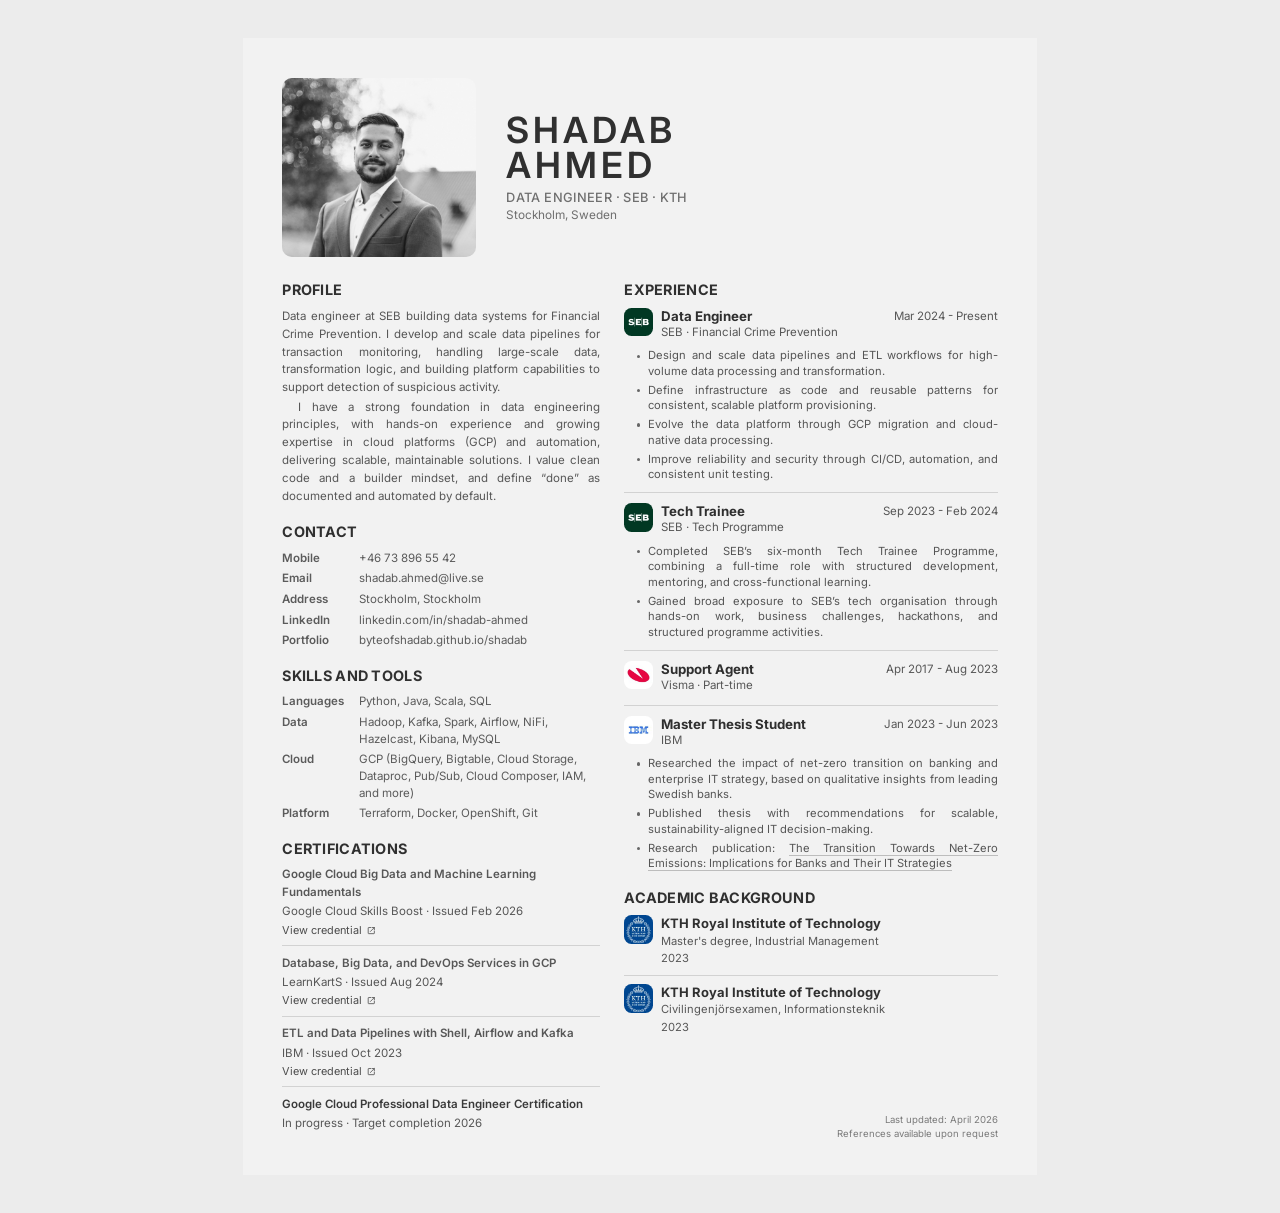
==== cv/formal-cv.html @ 57ad9afd "Resave formal CV and redeploy again" ====
<!DOCTYPE html>
<html lang="en">
<head>
  <meta charset="UTF-8" />
  <meta name="viewport" content="width=device-width, initial-scale=1.0" />
  <meta name="description" content="Formal CV - Shadab Ahmed" />
  <title>Shadab Ahmed &middot; CV</title>
  <link rel="preconnect" href="https://fonts.googleapis.com" />
  <link rel="preconnect" href="https://fonts.gstatic.com" crossorigin />
  <link href="https://fonts.googleapis.com/css2?family=Inter:wght@400;500;600;700&display=swap" rel="stylesheet" />
  <link rel="stylesheet" href="../css/formal-cv.css" />
</head>
<body>
  <main class="cv-sheet">
    <header class="cv-top">
      <figure class="cv-photo">
        <img src="../profile/profile-cropped.jpg" alt="Portrait of Shadab Ahmed" />
      </figure>

      <div class="cv-name-block">
        <h1>
          <span>SHADAB</span>
          <span>AHMED</span>
        </h1>
        <p class="cv-role">DATA ENGINEER &middot; SEB &middot; KTH</p>
        <p class="cv-location">Stockholm, Sweden</p>
      </div>
    </header>

    <section class="cv-columns">
      <div class="cv-col-left">
        <section class="cv-block">
          <h2>Profile</h2>
          <p>
            Data engineer at SEB building data systems for Financial Crime Prevention. 
            I develop and scale data pipelines for transaction monitoring, handling 
            large-scale data, transformation logic, and building platform capabilities 
            to support detection of suspicious activity.
            <span class="cv-indent">I have a strong foundation in data engineering 
              principles, with hands-on experience and growing expertise in cloud 
              platforms (GCP) and automation, delivering scalable, maintainable solutions.
              I value clean code and a builder mindset, and define “done” as documented 
              and automated by default.
            </span>
          </p>
        </section>

        <section class="cv-block">
          <h2>Contact</h2>
          <ul class="detail-list">
            <li><strong>Mobile</strong> <a href="tel:+46738965542" target="_blank" rel="noopener noreferrer">+46 73 896 55 42</a></li>
            <li><strong>Email</strong> <a href="mailto:shadab.ahmed@live.se" target="_blank" rel="noopener noreferrer">shadab.ahmed@live.se</a></li>
            <li><strong>Address</strong> <a href="https://maps.google.com/?q=Stockholm,+Stockholm" target="_blank" rel="noopener noreferrer">Stockholm, Stockholm</a></li>
            <li><strong>LinkedIn</strong> <a href="https://www.linkedin.com/in/shadab-ahmed-929481183/" target="_blank" rel="noopener noreferrer">linkedin.com/in/shadab-ahmed</a></li>
            <li><strong>Portfolio</strong> <a href="https://byteofshadab.github.io/shadab/" target="_blank" rel="noopener noreferrer">byteofshadab.github.io/shadab</a></li>
          </ul>
        </section>

        <section class="cv-block">
          <h2>Skills and Tools</h2>
          <ul class="skill-list">
            <li><strong>Languages</strong> Python, Java, Scala, SQL</li>
            <li><strong>Data</strong> Hadoop, Kafka, Spark, Airflow, NiFi, Hazelcast, Kibana, MySQL</li>
            <li><strong>Cloud</strong> GCP (BigQuery, Bigtable, Cloud Storage, Dataproc, Pub/Sub, Cloud Composer, IAM, and more)</li>
            <li><strong>Platform</strong> Terraform, Docker, OpenShift, Git</li>
          </ul>
        </section>

        <section class="cv-block">
          <h2>Certifications</h2>
          <ul class="cert-list">
            <li class="cert-item">
              <p class="cert-name">Google Cloud Big Data and Machine Learning Fundamentals</p>
              <p class="cert-meta">Google Cloud Skills Boost &middot; Issued Feb 2026 </p>
              <a class="cert-link" href="https://www.coursera.org/account/accomplishments/verify/H1DDDD8MLZFL" target="_blank" rel="noopener noreferrer">
                <span>View credential</span>
                <svg viewBox="0 0 24 24" aria-hidden="true">
                  <path d="M14 5h5v5" fill="none" stroke="currentColor" stroke-width="1.8" stroke-linecap="round" stroke-linejoin="round" />
                  <path d="M10 14 19 5" fill="none" stroke="currentColor" stroke-width="1.8" stroke-linecap="round" />
                  <path d="M19 13v5a1 1 0 0 1-1 1h-12a1 1 0 0 1-1-1V6a1 1 0 0 1 1-1h5" fill="none" stroke="currentColor" stroke-width="1.8" stroke-linecap="round" />
                </svg>
              </a>
            </li>
            <li class="cert-item">
              <p class="cert-name">Database, Big Data, and DevOps Services in GCP</p>
              <p class="cert-meta">LearnKartS &middot; Issued Aug 2024 </p>
              <a class="cert-link" href="https://www.coursera.org/account/accomplishments/verify/EZM6YX4YM3XH" target="_blank" rel="noopener noreferrer">
                <span>View credential</span>
                <svg viewBox="0 0 24 24" aria-hidden="true">
                  <path d="M14 5h5v5" fill="none" stroke="currentColor" stroke-width="1.8" stroke-linecap="round" stroke-linejoin="round" />
                  <path d="M10 14 19 5" fill="none" stroke="currentColor" stroke-width="1.8" stroke-linecap="round" />
                  <path d="M19 13v5a1 1 0 0 1-1 1h-12a1 1 0 0 1-1-1V6a1 1 0 0 1 1-1h5" fill="none" stroke="currentColor" stroke-width="1.8" stroke-linecap="round" />
                </svg>
              </a>
            </li>
            <li class="cert-item">
              <p class="cert-name">ETL and Data Pipelines with Shell, Airflow and Kafka</p>
              <p class="cert-meta">IBM &middot; Issued Oct 2023 </p>
              <a class="cert-link" href="https://www.coursera.org/account/accomplishments/certificate/ZX5PS79YV9FN" target="_blank" rel="noopener noreferrer">
                <span>View credential</span>
                <svg viewBox="0 0 24 24" aria-hidden="true">
                  <path d="M14 5h5v5" fill="none" stroke="currentColor" stroke-width="1.8" stroke-linecap="round" stroke-linejoin="round" />
                  <path d="M10 14 19 5" fill="none" stroke="currentColor" stroke-width="1.8" stroke-linecap="round" />
                  <path d="M19 13v5a1 1 0 0 1-1 1h-12a1 1 0 0 1-1-1V6a1 1 0 0 1 1-1h5" fill="none" stroke="currentColor" stroke-width="1.8" stroke-linecap="round" />
                </svg>
              </a>
            </li>
            <li class="cert-item cert-item-progress">
              <p class="cert-name">Google Cloud Professional Data Engineer Certification</p>
              <p class="cert-meta">In progress &middot; Target completion 2026</p>
            </li>
          </ul>
        </section>
      </div>

      <div class="cv-col-right">
        <section class="cv-block">
          <h2>Experience</h2>

          <article class="exp-entry">
            <header class="exp-head">
              <div class="exp-left">
                <img class="org-logo" src="../logos/seb_logo.jpeg" alt="SEB logo" />
                <div>
                  <h3>Data Engineer</h3>
                  <p class="exp-org">SEB &middot; Financial Crime Prevention</p>
                </div>
              </div>
              <p class="exp-date">Mar 2024 - Present</p>
            </header>
            <ul class="exp-list">
              <li>Design and scale data pipelines and ETL workflows for high-volume data processing and transformation.</li>
              <li>Define infrastructure as code and reusable patterns for consistent, scalable platform provisioning.</li>
              <li>Evolve the data platform through GCP migration and cloud-native data processing.</li>
              <li>Improve reliability and security through CI/CD, automation, and consistent unit testing.</li>
            </ul>
          </article>

          <article class="exp-entry">
            <header class="exp-head">
              <div class="exp-left">
                <img class="org-logo" src="../logos/seb_logo.jpeg" alt="SEB logo" />
                <div>
                  <h3>Tech Trainee</h3>
                  <p class="exp-org">SEB &middot; Tech Programme</p>
                </div>
              </div>
              <p class="exp-date">Sep 2023 - Feb 2024</p>
            </header>
            <ul class="exp-list">
              <li>Completed SEB’s six-month Tech Trainee Programme, combining a full-time role with structured development, mentoring, and cross-functional learning.</li>
              <li>Gained broad exposure to SEB’s tech organisation through hands-on work, business challenges, hackathons, and structured programme activities.</li>
            </ul>
          </article>

          <article class="exp-entry">
            <header class="exp-head">
              <div class="exp-left">
                <img class="org-logo" src="../logos/visma_logo.jpeg" alt="Visma logo" />
                <div>
                  <h3>Support Agent</h3>
                  <p class="exp-org">Visma &middot; Part-time</p>
                </div>
              </div>
              <p class="exp-date">Apr 2017 - Aug 2023</p>
            </header>
          </article>

          <article class="exp-entry">
            <header class="exp-head">
              <div class="exp-left">
                <img class="org-logo" src="../logos/ibm_logo.jpeg" alt="IBM logo" />
                <div>
                  <h3>Master Thesis Student</h3>
                  <p class="exp-org">IBM</p>
                </div>
              </div>
              <p class="exp-date">Jan 2023 - Jun 2023</p>
            </header>
            <ul class="exp-list">
              <li>Researched the impact of net-zero transition on banking and enterprise IT strategy, based on qualitative insights from leading Swedish banks.</li>
              <li>Published thesis with recommendations for scalable, sustainability-aligned IT decision-making.</li>
              <li>
                Research publication:
                <a href="https://kth.diva-portal.org/smash/record.jsf?pid=diva2%3A1768208&dswid=-8555" target="_blank" rel="noopener noreferrer">
                  The Transition Towards Net-Zero Emissions: Implications for Banks and Their IT Strategies
                </a>
              </li>
            </ul>
          </article>
        </section>

        <section class="cv-block">
          <h2>Academic Background</h2>

          <article class="edu-entry">
            <div class="edu-head">
              <img class="org-logo" src="../logos/kth_logo.jpeg" alt="KTH logo" />
              <div>
                <h3>KTH Royal Institute of Technology</h3>
                <p>Master's degree, Industrial Management</p>
                <p class="edu-date">2023</p>
              </div>
            </div>
          </article>

          <article class="edu-entry">
            <div class="edu-head">
              <img class="org-logo" src="../logos/kth_logo.jpeg" alt="KTH logo" />
              <div>
                <h3>KTH Royal Institute of Technology</h3>
                <p>Civilingenjörsexamen, Informationsteknik</p>
                <p class="edu-date">2023</p>
              </div>
            </div>
          </article>
        </section>

        <footer class="cv-footer-note" aria-label="CV metadata">
          <p>Last updated: April 2026</p>
          <p>References available upon request</p>
        </footer>

      </div>
    </section>
  </main>
</body>
</html>
---- css/formal-cv.css ----
:root {
  --bg: #ececec;
  --sheet: #f2f2f2;
  --text: #303030;
  --muted: #6f6f6f;
  --line: #d2d2d2;
  --font-main: "Inter", "Segoe UI", sans-serif;
}

* {
  box-sizing: border-box;
}

html,
body {
  margin: 0;
  padding: 0;
  background: var(--bg);
  color: var(--text);
  font-family: var(--font-main);
}

body {
  padding: 2.35rem 3.3rem;
}

a {
  color: inherit;
  text-decoration: none;
  border-bottom: 1px solid #bdbdbd;
}

.cv-sheet {
  width: min(8.27in, 100%);
  min-height: 11.69in;
  margin: 0 auto;
  padding: 2.55rem 2.45rem 2.1rem;
  background: var(--sheet);
}

.cv-top {
  display: grid;
  grid-template-columns: 12.6rem 1fr;
  gap: 1.4rem;
  align-items: center;
}

.cv-photo {
  margin: 0;
  width: 96%;
  aspect-ratio: 200 / 185;
  overflow: hidden;
  border-radius: 10px;
}

.cv-photo img {
  width: 100%;
  height: 100%;
  display: block;
  object-fit: cover;
  object-position: 40% 24%;
  filter: none;
}

.cv-name-block h1 {
  margin: 0;
  display: grid;
  gap: 0.06em;
  font-size: 2.25rem;
  font-weight: 600;
  letter-spacing: 0.11em;
  line-height: 0.92;
}

.cv-role {
  margin: 0.45rem 0 0;
  font-size: 0.8rem;
  font-weight: 500;
  letter-spacing: 0.03em;
  color: var(--muted);
  text-transform: uppercase;
}

.cv-location {
  margin: 0.2rem 0 0;
  font-size: 0.74rem;
  color: var(--muted);
}

.cv-columns {
  margin-top: 1.5rem;
  display: grid;
  grid-template-columns: minmax(0, 46fr) minmax(0, 54fr);
  gap: 1.5rem;
}

.cv-col-left {
  padding-left: 0rem;
}

.cv-col-right {
  padding-right: 0rem;
  display: flex;
  flex-direction: column;
}

.cv-block {
  margin-top: 0;
}

.cv-block + .cv-block {
  margin-top: 1.1rem;
}

.cv-block h2 {
  margin: 0 0 0.59rem;
  font-size: 0.9rem;
  font-weight: 700;
  letter-spacing: 0.02em;
  text-transform: uppercase;
}

.cv-block p {
  margin: 0;
  font-size: 0.72rem;
  line-height: 1.55;
  color: #575757;
}

.cv-indent {
  display: block;
  margin-top: 0.1rem;
  text-indent: 1rem;
}

.detail-list,
.skill-list {
  margin: 0;
  padding: 0;
  list-style: none;
  display: grid;
  gap: 0.25rem;
}

.detail-list li,
.skill-list li {
  display: grid;
  grid-template-columns: 4.25rem 1fr;
  align-items: start;
  column-gap: 0.52rem;
  font-size: 0.72rem;
  line-height: 1.45;
  color: #5b5b5b;
}

.detail-list a {
  border-bottom: 0;
}

.cert-list {
  margin: 0;
  padding: 0;
  list-style: none;
  display: grid;
  gap: 0;
}

.detail-list strong,
.skill-list strong {
  font-weight: 600;
  margin-right: 0;
  white-space: nowrap;
}

.cert-item {
  padding: 0.52rem 0;
  border-bottom: 1px solid var(--line);
}

.cert-item:first-child {
  padding-top: 0;
}

.cert-item:last-child {
  border-bottom: 0;
}

.cert-name {
  margin: 0;
  font-size: 0.74rem;
  line-height: 1.3;
  font-weight: 600;
  color: #313131;
}

.cert-meta {
  margin: 0;
  font-size: 0.69rem;
  line-height: 1.3;
  color: #636363;
}

.cert-link {
  display: flex;
  width: max-content;
  align-items: center;
  gap: 0.26rem;
  margin: 0;
  padding: 0;
  font-size: 0.68rem;
  line-height: 1.3;
  color: #4b4b4b;
  border-bottom: 0;
  text-decoration: none;
}

.cert-name + .cert-meta,
.cert-meta + .cert-link {
  margin-top: 0.1rem;
}

.cert-link svg {
  width: 0.66rem;
  height: 0.66rem;
  flex: 0 0 auto;
  transform: translateY(0.02rem);
}

.cert-item-progress .cert-name {
  color: #3a3a3a;
}

.exp-entry {
  --exp-logo-size: 1.77rem;
  --exp-logo-gap: 0.5rem;
  --exp-bullet-size: 0.2rem;
  --exp-bullet-x: calc((var(--exp-logo-size) / 2) - (var(--exp-bullet-size) / 2));
  --exp-bullet-text-gap: 0.52rem;
  padding-top: 0.62rem;
  margin-top: 0.62rem;
  border-top: 1px solid var(--line);
}

.exp-entry:first-of-type {
  border-top: 0;
  margin-top: 0;
  padding-top: 0;
}

.exp-head {
  display: grid;
  grid-template-columns: minmax(0, 1fr) auto;
  align-items: flex-start;
  column-gap: 0.5rem;
}

.exp-left {
  display: flex;
  align-items: flex-start;
  gap: 0.5rem;
  flex: 1 1 auto;
  min-width: 0;
}

.exp-left > div {
  min-width: 0;
}

.exp-head h3 {
  margin: 0;
  font-size: 0.83rem;
  font-weight: 700;
  color: #2f2f2f;
}

.exp-date {
  margin: 0;
  font-size: 0.67rem;
  color: var(--muted);
  white-space: nowrap;
  text-align: right;
  margin-top: 0.11rem;
  padding-right: 0;
  line-height: 1.2;
}

.exp-org {
  margin-top: 0.11rem;
  font-size: 0.7rem;
  color: #5f5f5f;
}

.exp-list {
  margin: 0.42rem 0 0;
  padding-left: 0;
  list-style: none;
  display: grid;
  gap: 0.22rem;
}

.org-logo {
  width: 1.77rem;
  height: 1.77rem;
  border-radius: 0.47rem;
  object-fit: cover;
  flex: 0 0 auto;
}

.exp-list li {
  position: relative;
  padding-left: calc(var(--exp-bullet-x) + var(--exp-bullet-size) + var(--exp-bullet-text-gap));
  font-size: 0.7rem;
  line-height: 1.38;
  color: #555555;
}

.exp-list li::before {
  content: "";
  position: absolute;
  left: var(--exp-bullet-x);
  top: calc(0.7em - (var(--exp-bullet-size) / 2));
  width: var(--exp-bullet-size);
  height: var(--exp-bullet-size);
  border-radius: 999px;
  background: #666666;
}

.cv-block > p,
.exp-list li,
.cert-meta,
.edu-entry p:not(.edu-date) {
  text-align: justify;
  text-justify: inter-word;
}

.edu-entry {
  padding-top: 0.55rem;
  margin-top: 0.55rem;
  border-top: 1px solid var(--line);
}

.edu-entry:first-of-type {
  border-top: 0;
  margin-top: 0;
  padding-top: 0;
}

.edu-entry h3 {
  margin: 0;
  font-size: 0.81rem;
  font-weight: 700;
}

.edu-head {
  display: flex;
  align-items: flex-start;
  gap: 0.5rem;
}

.edu-entry p {
  margin-top: 0.13rem;
  font-size: 0.7rem;
  line-height: 1.35;
}

.edu-date {
  color: var(--muted);
}

.cv-footer-note {
  margin-top: auto;
  padding-top: 0.75rem;
  text-align: right;
}

.cv-footer-note p {
  margin: 0;
  font-size: 0.6rem;
  line-height: 1.35;
  color: #7a7a7a;
}

.cv-footer-note p + p {
  margin-top: 0.12rem;
}

@media screen and (max-width: 900px) {
  body {
    padding: 0.5rem;
  }

  .cv-sheet {
    width: 100%;
    min-height: auto;
    padding: 1rem;
    margin: 0 auto;
  }

  .cv-top {
    grid-template-columns: 1fr;
    gap: 0.8rem;
  }

  .cv-photo {
    max-width: 360px;
    margin: 0 auto;
  }

  .cv-name-block h1 {
    font-size: 2rem;
  }

  .cv-columns {
    grid-template-columns: 1fr;
    gap: 1rem;
    margin-top: 1rem;
  }

  .cv-col-right {
    padding-right: 0;
  }

  .cv-col-left {
    padding-left: 0;
  }

  .exp-date {
    text-align: left;
  }

  .cv-footer-note {
    margin-top: 1rem;
    text-align: left;
  }
}

@media print {
  @page {
    size: A4;
    margin: 0;
  }

  html,
  body {
    background: #ffffff;
    padding: 0;
  }

  .cv-sheet {
    width: 8.27in;
    min-height: 11.69in;
    margin: 0;
    padding: 2.35rem 2.25rem 1.95rem;
    background: #ffffff;
    position: relative;
    box-shadow: none;
    break-after: auto;
    page-break-after: auto;
  }

  .cv-col-right {
    padding-right: 0;
    display: block;
  }

  .cv-col-left {
    padding-left: 0;
  }

  .cv-block,
  .exp-entry,
  .edu-entry {
    break-inside: avoid;
    page-break-inside: avoid;
  }

  .cv-footer-note {
    position: absolute;
    right: 2.25rem;
    bottom: 1.95rem;
    margin-top: 0;
    text-align: right;
  }
}
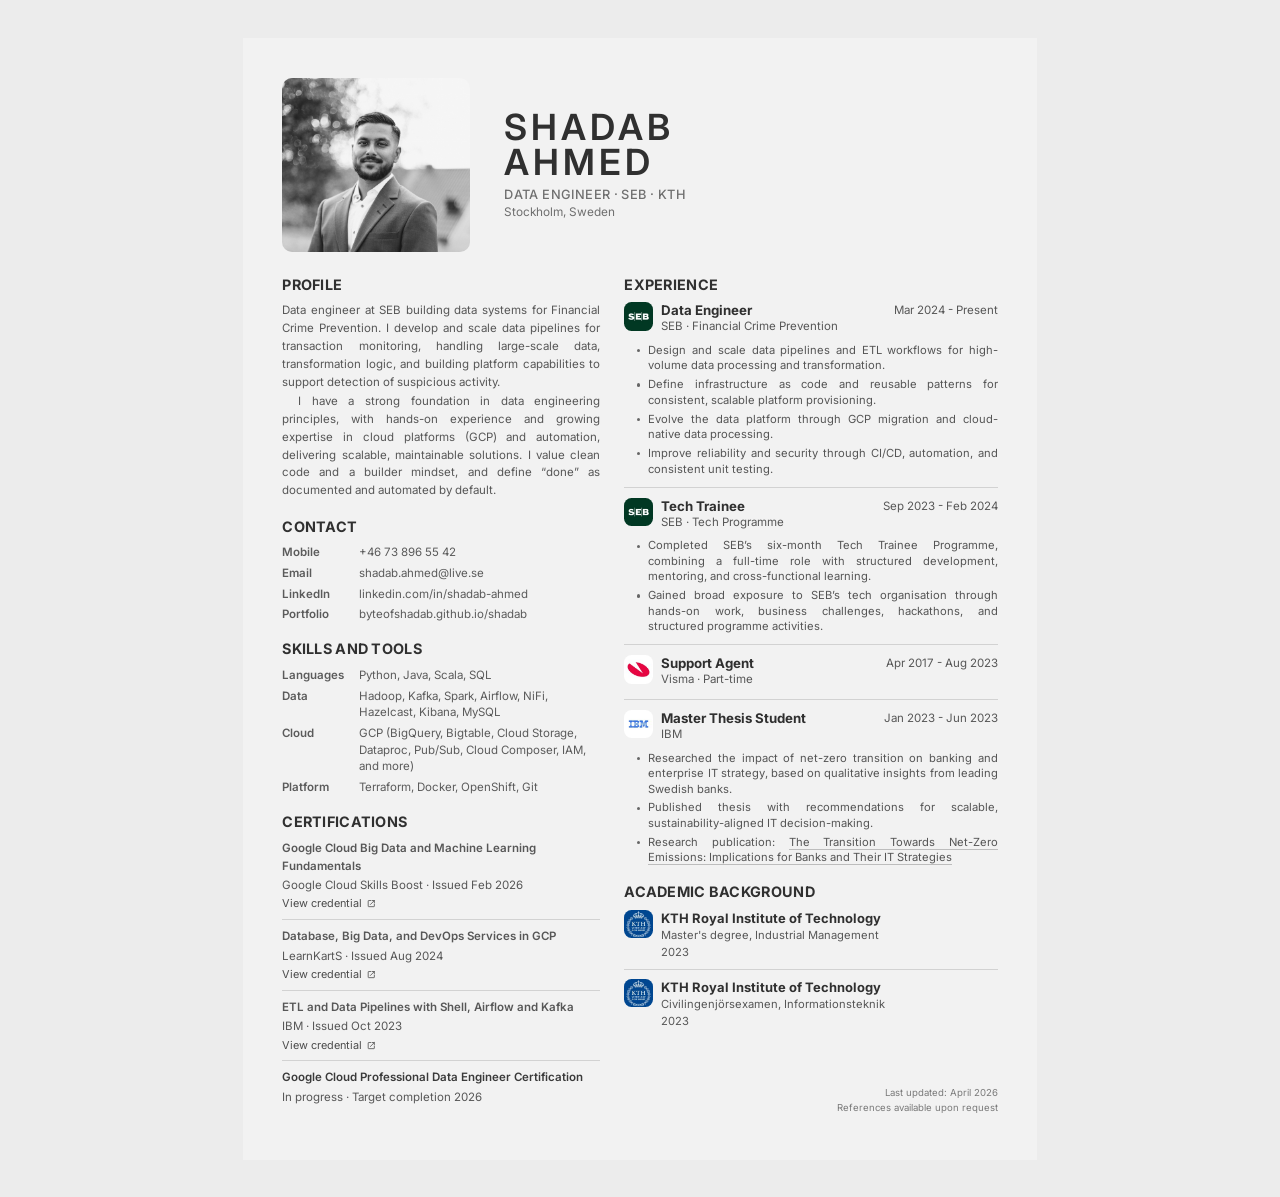
==== commit 2eec7399: "Resave formal CV and redeploy synced version" ====
--- a/cv/formal-cv.html
+++ b/cv/formal-cv.html
@@ -50,7 +50,6 @@
           <ul class="detail-list">
             <li><strong>Mobile</strong> <a href="tel:+46738965542" target="_blank" rel="noopener noreferrer">+46 73 896 55 42</a></li>
             <li><strong>Email</strong> <a href="mailto:shadab.ahmed@live.se" target="_blank" rel="noopener noreferrer">shadab.ahmed@live.se</a></li>
-            <li><strong>Address</strong> <a href="https://maps.google.com/?q=Stockholm,+Stockholm" target="_blank" rel="noopener noreferrer">Stockholm, Stockholm</a></li>
             <li><strong>LinkedIn</strong> <a href="https://www.linkedin.com/in/shadab-ahmed-929481183/" target="_blank" rel="noopener noreferrer">linkedin.com/in/shadab-ahmed</a></li>
             <li><strong>Portfolio</strong> <a href="https://byteofshadab.github.io/shadab/" target="_blank" rel="noopener noreferrer">byteofshadab.github.io/shadab</a></li>
           </ul>
--- a/css/formal-cv.css
+++ b/css/formal-cv.css
@@ -41,13 +41,14 @@
 .cv-top {
   display: grid;
   grid-template-columns: 12.6rem 1fr;
-  gap: 1.4rem;
+  gap: 1.28rem;
   align-items: center;
 }
 
 .cv-photo {
   margin: 0;
-  width: 96%;
+  width: 93%;
+  justify-self: start;
   aspect-ratio: 200 / 185;
   overflow: hidden;
   border-radius: 10px;
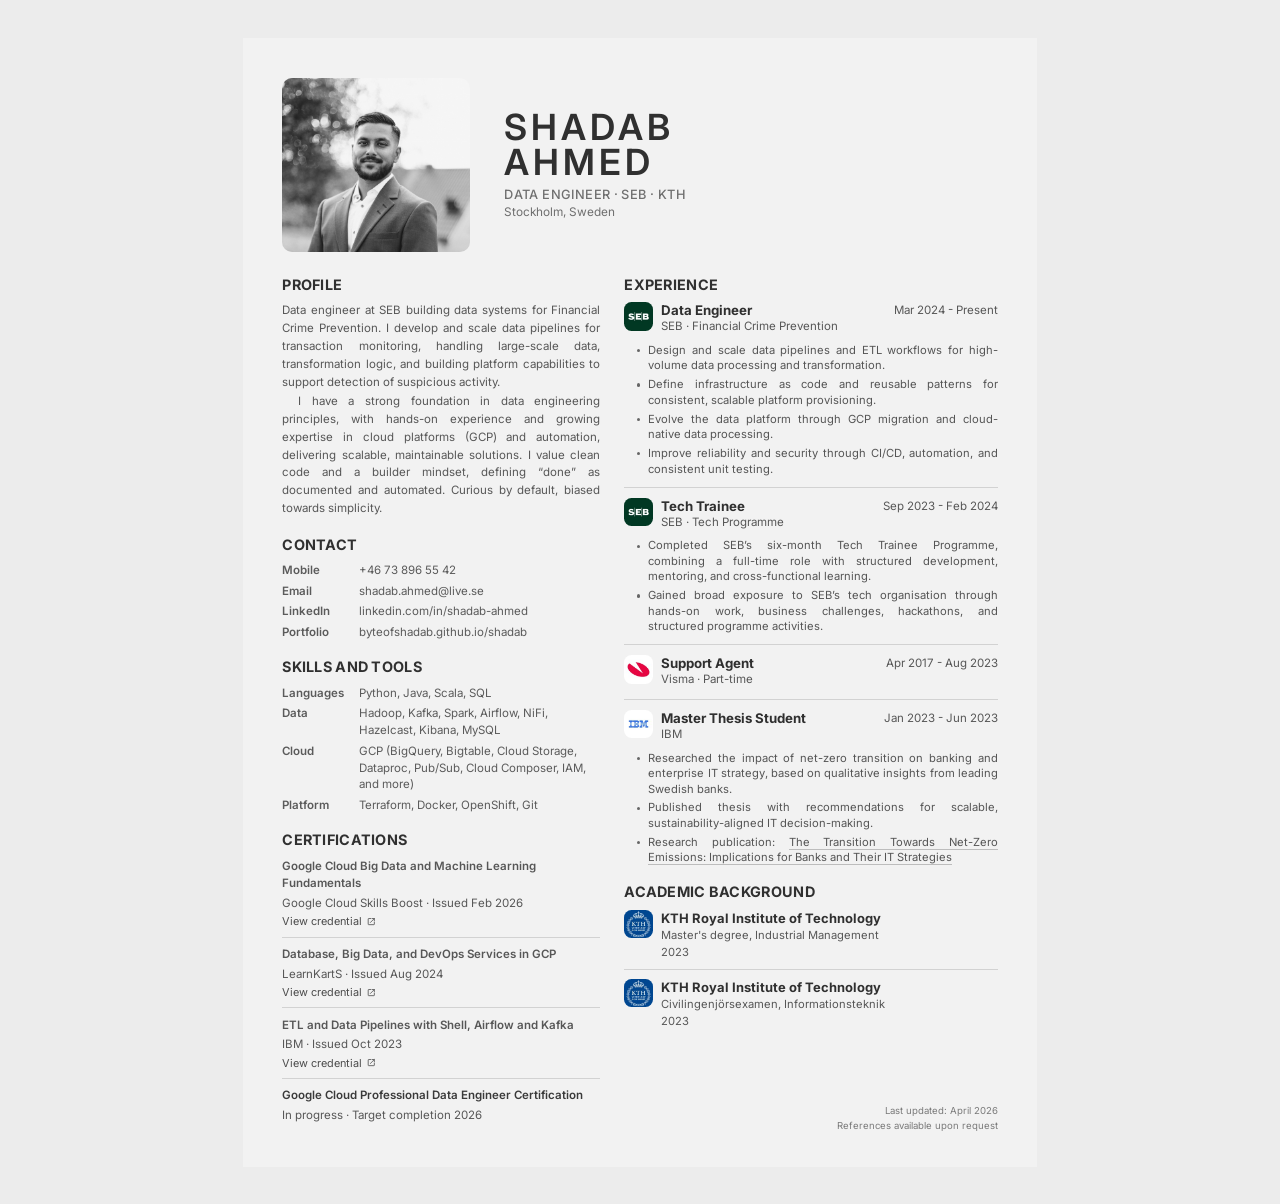
==== commit 0909b73c: "Refresh CV PDF and redeploy site updates" ====
--- a/cv/formal-cv.html
+++ b/cv/formal-cv.html
@@ -39,8 +39,8 @@
             <span class="cv-indent">I have a strong foundation in data engineering 
               principles, with hands-on experience and growing expertise in cloud 
               platforms (GCP) and automation, delivering scalable, maintainable solutions.
-              I value clean code and a builder mindset, and define “done” as documented 
-              and automated by default.
+              I value clean code and a builder mindset, defining “done” as documented and 
+              automated. Curious by default, biased towards simplicity.
             </span>
           </p>
         </section>
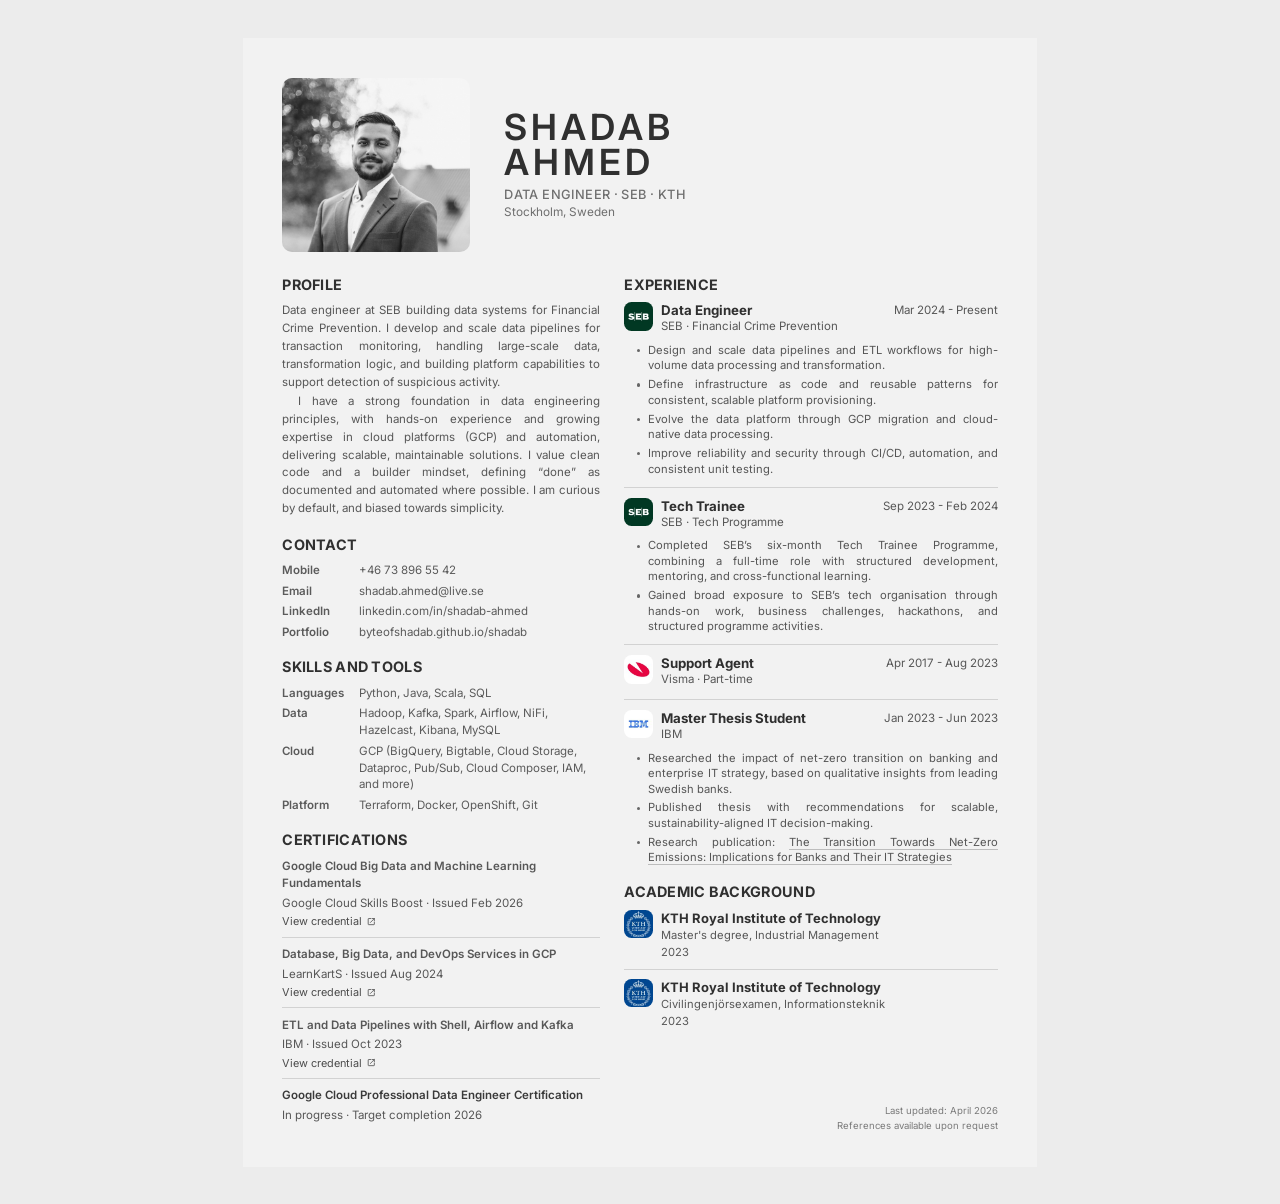
==== commit 9873d05b: "Refresh CV PDF and redeploy theme fade updates" ====
--- a/cv/formal-cv.html
+++ b/cv/formal-cv.html
@@ -40,7 +40,8 @@
               principles, with hands-on experience and growing expertise in cloud 
               platforms (GCP) and automation, delivering scalable, maintainable solutions.
               I value clean code and a builder mindset, defining “done” as documented and 
-              automated. Curious by default, biased towards simplicity.
+              automated where possible. I am curious by default, and biased towards 
+              simplicity.
             </span>
           </p>
         </section>
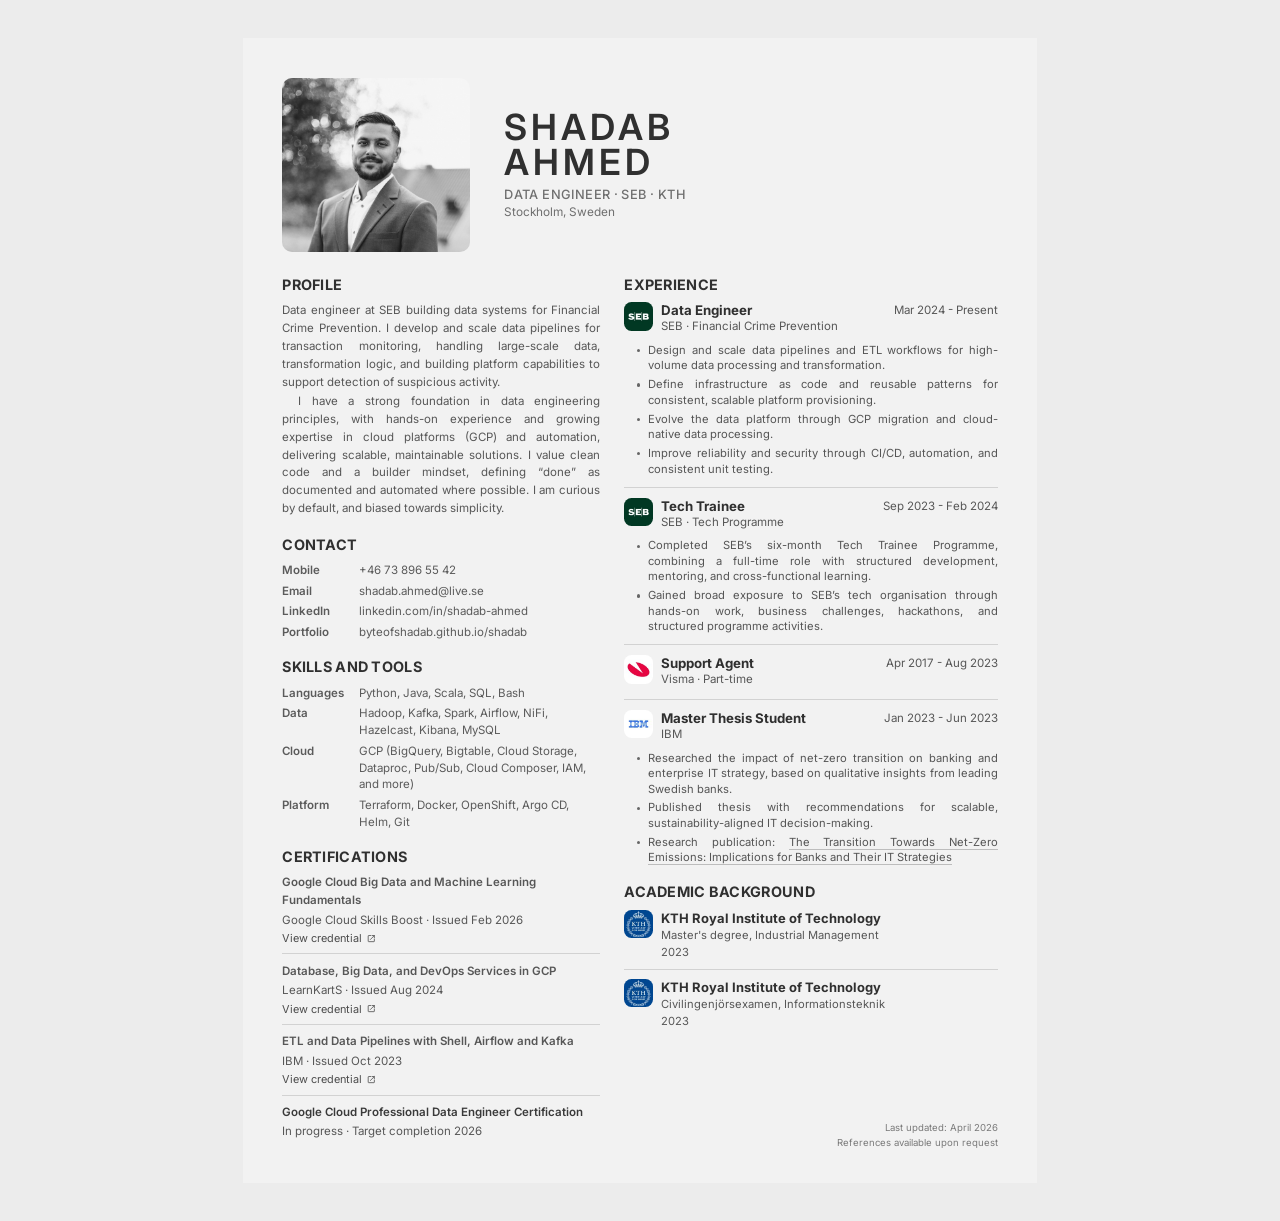
==== commit e4fa6212: "Update skills/icons and refresh CV PDF" ====
--- a/cv/formal-cv.html
+++ b/cv/formal-cv.html
@@ -59,10 +59,10 @@
         <section class="cv-block">
           <h2>Skills and Tools</h2>
           <ul class="skill-list">
-            <li><strong>Languages</strong> Python, Java, Scala, SQL</li>
+            <li><strong>Languages</strong> Python, Java, Scala, SQL, Bash</li>
             <li><strong>Data</strong> Hadoop, Kafka, Spark, Airflow, NiFi, Hazelcast, Kibana, MySQL</li>
             <li><strong>Cloud</strong> GCP (BigQuery, Bigtable, Cloud Storage, Dataproc, Pub/Sub, Cloud Composer, IAM, and more)</li>
-            <li><strong>Platform</strong> Terraform, Docker, OpenShift, Git</li>
+            <li><strong>Platform</strong> Terraform, Docker, OpenShift, Argo CD, Helm, Git</li>
           </ul>
         </section>
 
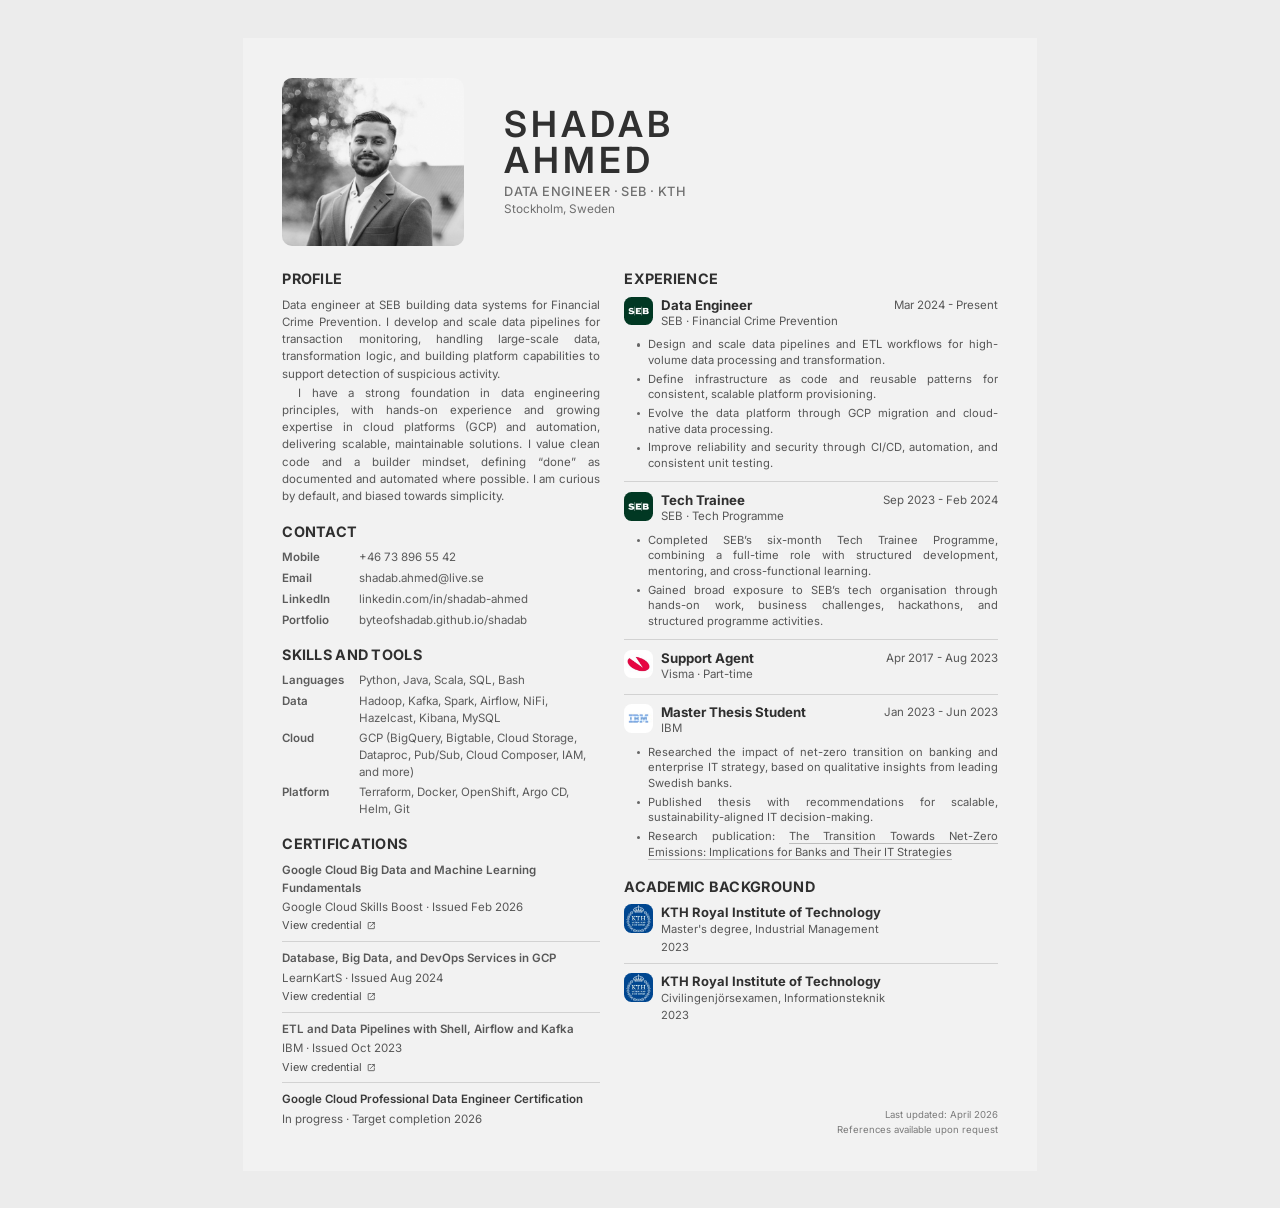
==== commit d609cf49: "Adjust profile spacing and refresh CV PDF" ====
--- a/cv/formal-cv.html
+++ b/cv/formal-cv.html
@@ -29,7 +29,7 @@
 
     <section class="cv-columns">
       <div class="cv-col-left">
-        <section class="cv-block">
+        <section class="cv-block cv-profile-block">
           <h2>Profile</h2>
           <p>
             Data engineer at SEB building data systems for Financial Crime Prevention. 
--- a/css/formal-cv.css
+++ b/css/formal-cv.css
@@ -47,7 +47,7 @@
 
 .cv-photo {
   margin: 0;
-  width: 93%;
+  width: 90%;
   justify-self: start;
   aspect-ratio: 200 / 185;
   overflow: hidden;
@@ -126,6 +126,10 @@
   font-size: 0.72rem;
   line-height: 1.55;
   color: #575757;
+}
+
+.cv-profile-block p {
+  line-height: 1.5;
 }
 
 .cv-indent {
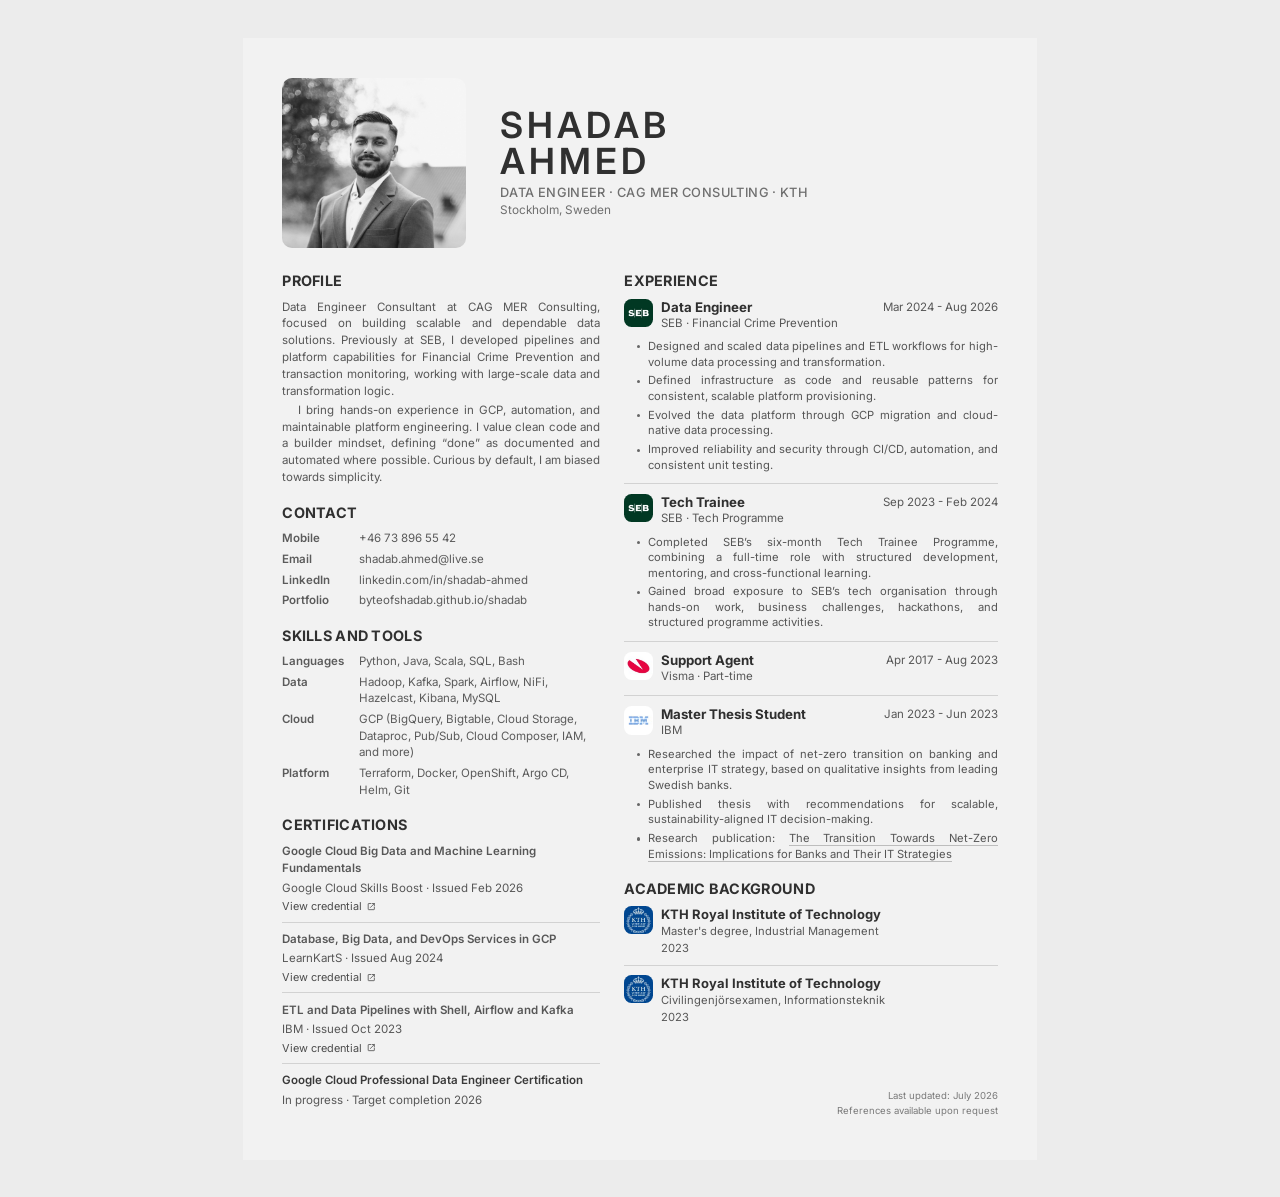
==== commit c9010547: "Update formal CV for CAG role" ====
--- a/cv/formal-cv.html
+++ b/cv/formal-cv.html
@@ -22,7 +22,7 @@
           <span>SHADAB</span>
           <span>AHMED</span>
         </h1>
-        <p class="cv-role">DATA ENGINEER &middot; SEB &middot; KTH</p>
+        <p class="cv-role">DATA ENGINEER &middot; CAG MER CONSULTING &middot; KTH</p>
         <p class="cv-location">Stockholm, Sweden</p>
       </div>
     </header>
@@ -32,16 +32,14 @@
         <section class="cv-block cv-profile-block">
           <h2>Profile</h2>
           <p>
-            Data engineer at SEB building data systems for Financial Crime Prevention. 
-            I develop and scale data pipelines for transaction monitoring, handling 
-            large-scale data, transformation logic, and building platform capabilities 
-            to support detection of suspicious activity.
-            <span class="cv-indent">I have a strong foundation in data engineering 
-              principles, with hands-on experience and growing expertise in cloud 
-              platforms (GCP) and automation, delivering scalable, maintainable solutions.
-              I value clean code and a builder mindset, defining “done” as documented and 
-              automated where possible. I am curious by default, and biased towards 
-              simplicity.
+            Data Engineer Consultant at CAG MER Consulting, focused on building scalable and
+            dependable data solutions. Previously at SEB, I developed pipelines and platform
+            capabilities for Financial Crime Prevention and transaction monitoring, working
+            with large-scale data and transformation logic.
+            <span class="cv-indent">I bring hands-on experience in GCP, automation, and
+              maintainable platform engineering. I value clean code and a builder mindset,
+              defining “done” as documented and automated where possible. Curious by default,
+              I am biased towards simplicity.
             </span>
           </p>
         </section>
@@ -126,13 +124,13 @@
                   <p class="exp-org">SEB &middot; Financial Crime Prevention</p>
                 </div>
               </div>
-              <p class="exp-date">Mar 2024 - Present</p>
+              <p class="exp-date">Mar 2024 - Aug 2026</p>
             </header>
             <ul class="exp-list">
-              <li>Design and scale data pipelines and ETL workflows for high-volume data processing and transformation.</li>
-              <li>Define infrastructure as code and reusable patterns for consistent, scalable platform provisioning.</li>
-              <li>Evolve the data platform through GCP migration and cloud-native data processing.</li>
-              <li>Improve reliability and security through CI/CD, automation, and consistent unit testing.</li>
+              <li>Designed and scaled data pipelines and ETL workflows for high-volume data processing and transformation.</li>
+              <li>Defined infrastructure as code and reusable patterns for consistent, scalable platform provisioning.</li>
+              <li>Evolved the data platform through GCP migration and cloud-native data processing.</li>
+              <li>Improved reliability and security through CI/CD, automation, and consistent unit testing.</li>
             </ul>
           </article>
 
@@ -217,7 +215,7 @@
         </section>
 
         <footer class="cv-footer-note" aria-label="CV metadata">
-          <p>Last updated: April 2026</p>
+          <p>Last updated: July 2026</p>
           <p>References available upon request</p>
         </footer>
 
--- a/css/formal-cv.css
+++ b/css/formal-cv.css
@@ -41,13 +41,13 @@
 .cv-top {
   display: grid;
   grid-template-columns: 12.6rem 1fr;
-  gap: 1.28rem;
+  gap: 1rem;
   align-items: center;
 }
 
 .cv-photo {
   margin: 0;
-  width: 90%;
+  width: 91%;
   justify-self: start;
   aspect-ratio: 200 / 185;
   overflow: hidden;
@@ -129,7 +129,7 @@
 }
 
 .cv-profile-block p {
-  line-height: 1.5;
+  line-height: 1.47;
 }
 
 .cv-indent {
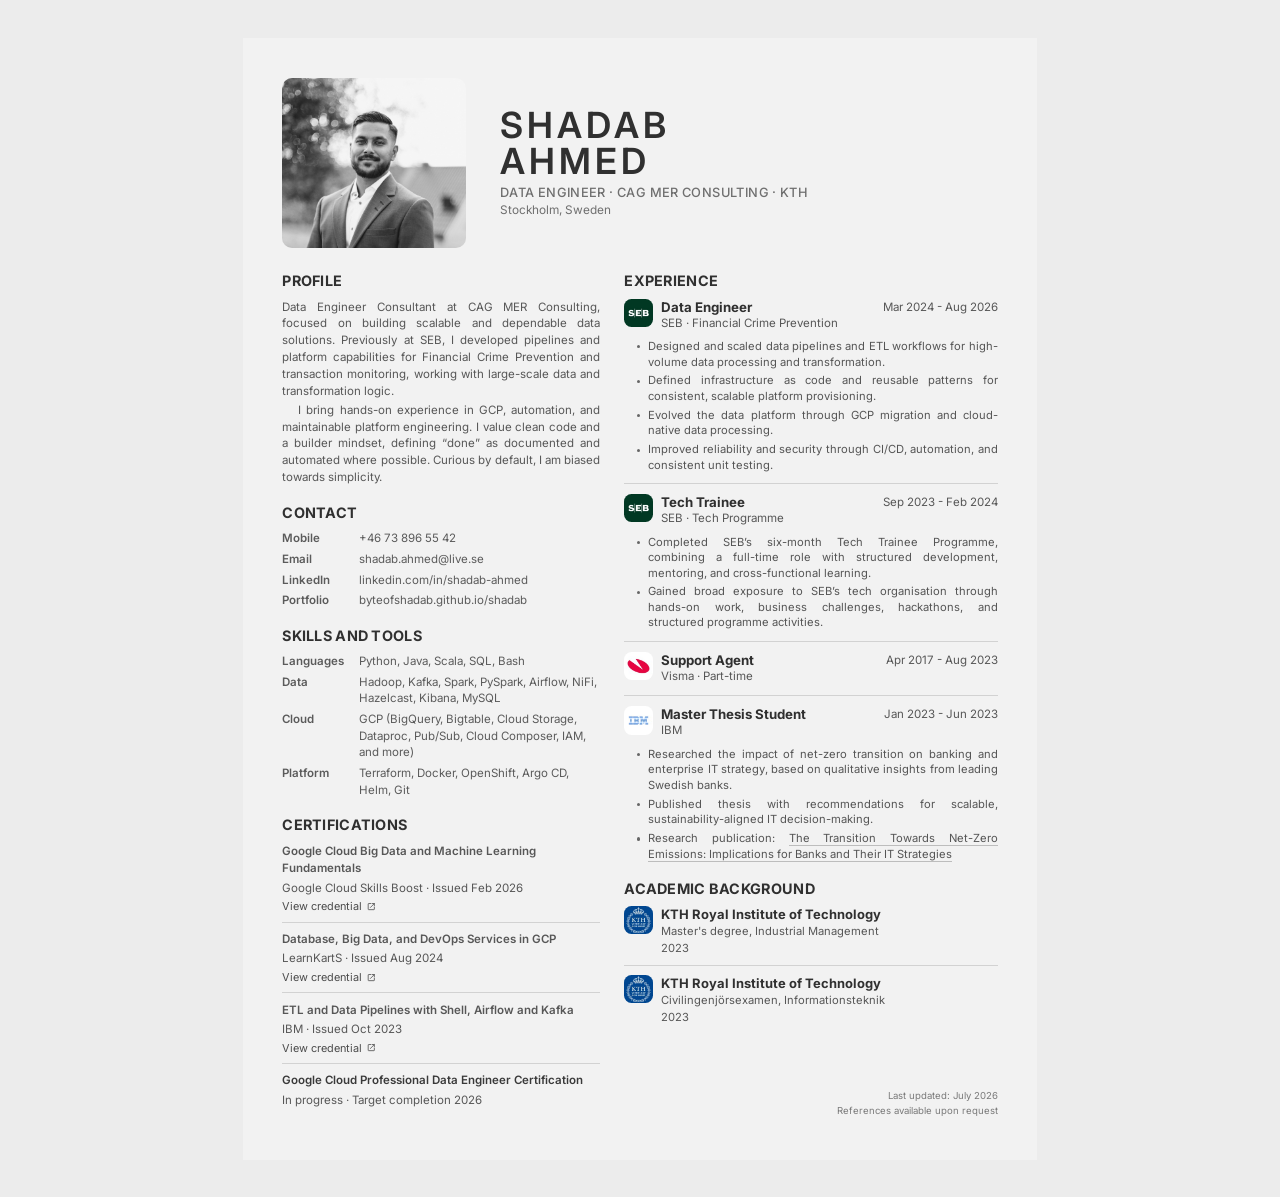
==== commit 576d58d5: "Refine PySpark assets and update CV" ====
--- a/cv/formal-cv.html
+++ b/cv/formal-cv.html
@@ -58,7 +58,7 @@
           <h2>Skills and Tools</h2>
           <ul class="skill-list">
             <li><strong>Languages</strong> Python, Java, Scala, SQL, Bash</li>
-            <li><strong>Data</strong> Hadoop, Kafka, Spark, Airflow, NiFi, Hazelcast, Kibana, MySQL</li>
+            <li><strong>Data</strong> Hadoop, Kafka, Spark, PySpark, Airflow, NiFi, Hazelcast, Kibana, MySQL</li>
             <li><strong>Cloud</strong> GCP (BigQuery, Bigtable, Cloud Storage, Dataproc, Pub/Sub, Cloud Composer, IAM, and more)</li>
             <li><strong>Platform</strong> Terraform, Docker, OpenShift, Argo CD, Helm, Git</li>
           </ul>
